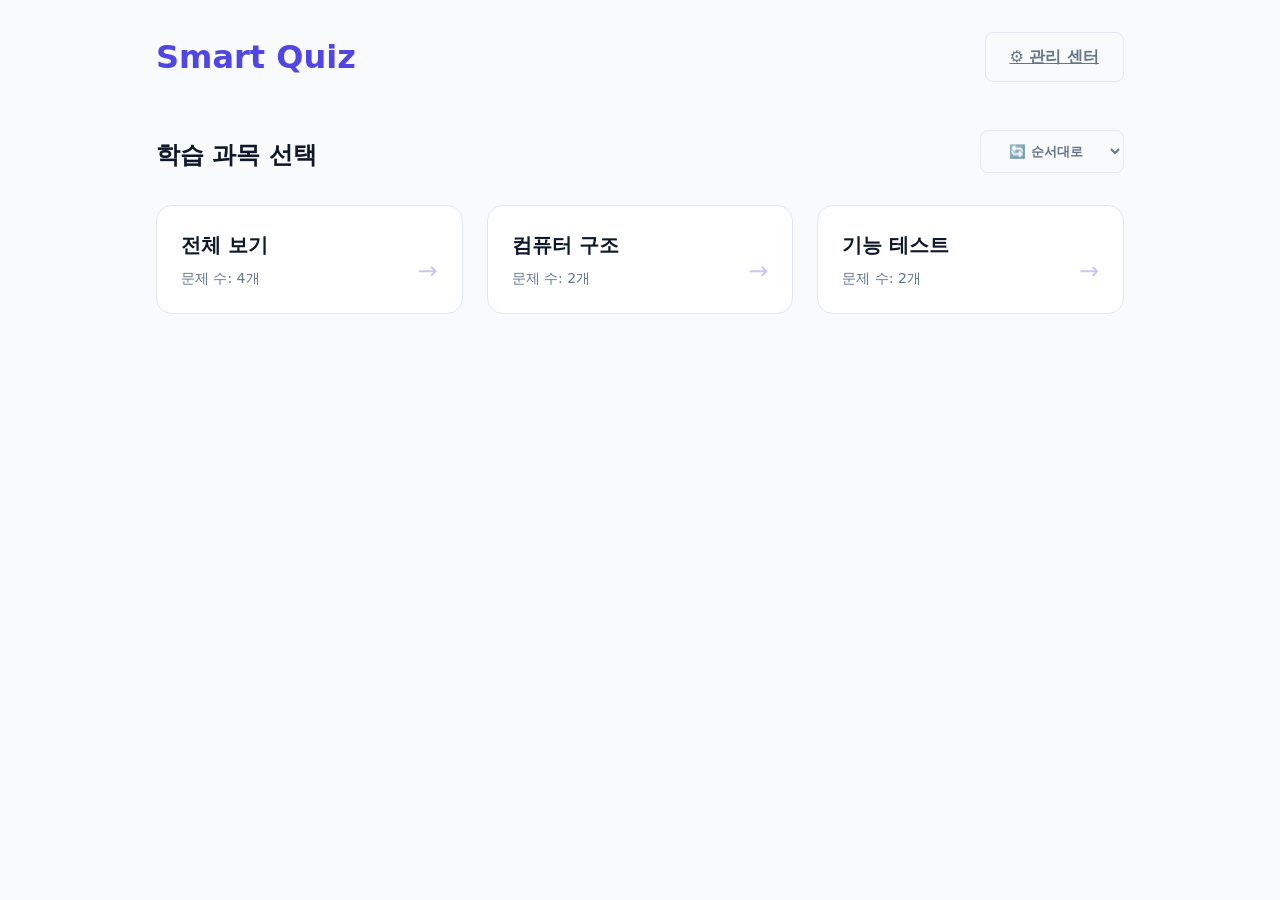
==== index.html @ fcaf7074 "웹사이트 전체 파일 추가" ====
<!DOCTYPE html>
<html lang="ko">
<head>
    <meta charset="UTF-8">
    <meta name="viewport" content="width=device-width, initial-scale=1.0">
    <title>Smart Quiz</title>
    <link rel="stylesheet" href="style.css">
</head>
<body>
    <div class="app-container">
        <header style="display: flex; justify-content: space-between; align-items: center; margin-bottom: 3rem;">
            <div>
                <h1 style="font-size: 2rem; color: var(--primary);">Smart Quiz</h1>
            </div>
            <a href="admin.html" class="btn btn-outline">⚙️ 관리 센터</a>
        </header>

        <div id="start-screen">
            <div style="display: flex; justify-content: space-between; align-items: flex-end; margin-bottom: 1.5rem;">
                <h2>학습 과목 선택</h2>
                <select id="play-mode" class="btn btn-outline">
                    <option value="sequential">🔄 순서대로</option>
                    <option value="random">🔀 랜덤</option>
                </select>
            </div>
            <div class="category-grid" id="category-list"></div>
        </div>

        <div id="quiz" style="display: none;" class="card">
            <div style="display: flex; justify-content: space-between; margin-bottom: 2rem;">
                <span id="quiz-category-badge" class="btn btn-outline">과목</span>
                <span id="quiz-progress">1 / 10</span>
            </div>
            <h2 id="question">질문 로딩 중...</h2>
            <ul id="options-list"></ul>
            <button id="submit" class="btn btn-primary" style="width: 100%;">다음으로</button>
        </div>

        <div id="result" style="display: none;" class="card">
            <h2>수고하셨습니다!</h2>
            <p id="score-text"></p>
            <div id="review-container"></div>
            <button onclick="location.reload()" class="btn btn-primary">처음으로</button>
        </div>
    </div>
    <script src="data.js"></script>
    <script src="app.js"></script>
</body>
</html>
---- style.css ----
:root {
    --primary: #4f46e5;
    --primary-hover: #4338ca;
    --secondary: #64748b;
    --bg-main: #f8fafc;
    --bg-card: #ffffff;
    --text-main: #1e293b;
    --text-muted: #64748b;
    --accent-success: #10b981;
    --accent-error: #ef4444;
    --border-color: #e2e8f0;
    --shadow: 0 4px 6px -1px rgb(0 0 0 / 0.1), 0 2px 4px -2px rgb(0 0 0 / 0.1);
    --shadow-lg: 0 10px 15px -3px rgb(0 0 0 / 0.1), 0 4px 6px -4px rgb(0 0 0 / 0.1);
}

* {
    margin: 0;
    padding: 0;
    box-sizing: border-box;
}

body {
    background-color: var(--bg-main);
    color: var(--text-main);
    font-family: 'Pretendard', -apple-system, BlinkMacSystemFont, system-ui, Roboto, sans-serif;
    line-height: 1.5;
}

/* Container */
.app-container {
    max-width: 1000px;
    margin: 2rem auto;
    padding: 0 1rem;
}

/* Card Design */
.card {
    background: var(--bg-card);
    border-radius: 1rem;
    border: 1px solid var(--border-color);
    box-shadow: var(--shadow);
    padding: 2rem;
    margin-bottom: 1.5rem;
}

/* Typography */
h1, h2, h3 {
    font-weight: 700;
    color: #0f172a;
}

/* Button System */
.btn {
    display: inline-flex;
    align-items: center;
    justify-content: center;
    padding: 0.75rem 1.5rem;
    border-radius: 0.5rem;
    font-weight: 600;
    cursor: pointer;
    transition: all 0.2s;
    border: none;
    font-family: inherit;
    gap: 0.5rem;
}

.btn-primary {
    background-color: var(--primary);
    color: white;
}

.btn-primary:hover {
    background-color: var(--primary-hover);
    transform: translateY(-1px);
}

.btn-outline {
    background: transparent;
    border: 1px solid var(--border-color);
    color: var(--secondary);
}

.btn-outline:hover {
    background: #f1f5f9;
}

/* Quiz Specific */
ul#options-list {
    list-style: none;
    margin: 1.5rem 0;
}

ul#options-list li {
    background: var(--bg-card);
    border: 1px solid var(--border-color);
    padding: 1.25rem;
    border-radius: 0.75rem;
    margin-bottom: 0.75rem;
    cursor: pointer;
    transition: all 0.2s;
    font-weight: 500;
}

ul#options-list li:hover {
    border-color: var(--primary);
    background-color: #f5f3ff;
}

ul#options-list li.selected {
    background-color: var(--primary);
    color: white;
    border-color: var(--primary);
}

/* Category Grid */
.category-grid {
    display: grid;
    grid-template-columns: repeat(auto-fill, minmax(280px, 1fr));
    gap: 1.5rem;
    margin-top: 2rem;
}

.category-card {
    background: white;
    padding: 1.5rem;
    border-radius: 1rem;
    border: 1px solid var(--border-color);
    cursor: pointer;
    transition: all 0.3s cubic-bezier(0.4, 0, 0.2, 1);
    position: relative;
    overflow: hidden;
}

.category-card:hover {
    transform: translateY(-4px);
    box-shadow: var(--shadow-lg);
    border-color: var(--primary);
}

.category-card h3 {
    margin-bottom: 0.5rem;
    font-size: 1.25rem;
}

.category-card .stats {
    font-size: 0.875rem;
    color: var(--text-muted);
}

.category-card::after {
    content: '→';
    position: absolute;
    right: 1.5rem;
    bottom: 1.5rem;
    font-size: 1.5rem;
    color: var(--primary);
    opacity: 0.3;
}

/* Result & Review */
.review-item {
    padding: 1.5rem;
    background: #f8fafc;
    border-radius: 0.75rem;
    margin-bottom: 1rem;
}

.wrong-answer { color: var(--accent-error); font-weight: 600; }
.correct-answer { color: var(--accent-success); font-weight: 600; }

/* Admin Dashboard Layout */
.admin-layout {
    display: flex;
    gap: 2rem;
    min-height: 80vh;
}

.admin-sidebar {
    width: 240px;
    flex-shrink: 0;
}

.admin-content {
    flex-grow: 1;
}

.nav-menu {
    list-style: none;
    display: flex;
    flex-direction: column;
    gap: 0.5rem;
}

.nav-item {
    padding: 0.75rem 1rem;
    border-radius: 0.5rem;
    cursor: pointer;
    font-weight: 600;
    color: var(--secondary);
    transition: all 0.2s;
}

.nav-item:hover, .nav-item.active {
    background-color: #eff6ff;
    color: var(--primary);
}

.stats-grid {
    display: grid;
    grid-template-columns: repeat(3, 1fr);
    gap: 1rem;
    margin-bottom: 2rem;
}

.stat-widget {
    background: white;
    padding: 1.5rem;
    border-radius: 0.75rem;
    border: 1px solid var(--border-color);
}

/* Short Answer Input */
.short-answer-input {
    width: 100%;
    padding: 1rem;
    border: 2px solid var(--border-color);
    border-radius: 0.75rem;
    font-size: 1.1rem;
    margin: 1.5rem 0;
    font-family: inherit;
    transition: border-color 0.2s;
}

.short-answer-input:focus {
    outline: none;
    border-color: var(--primary);
}

/* Admin Dynamic Options */
.option-input-group {
    display: flex;
    align-items: center;
    gap: 0.5rem;
    margin-bottom: 0.5rem;
}

.option-input-group input {
    margin-top: 0 !important;
}

.btn-icon {
    padding: 0.5rem;
    background: #f1f5f9;
    border-radius: 0.4rem;
    cursor: pointer;
    font-size: 0.8rem;
    border: 1px solid var(--border-color);
}

.btn-icon:hover {
    background: #e2e8f0;
}

.type-selector {
    display: flex;
    gap: 10px;
    margin-top: 0.5rem;
}

.type-btn {
    flex: 1;
    padding: 0.6rem;
    border: 1px solid var(--border-color);
    background: white;
    border-radius: 0.5rem;
    cursor: pointer;
    font-weight: 600;
}

.type-btn.active {
    background: var(--primary);
    color: white;
    border-color: var(--primary);
}
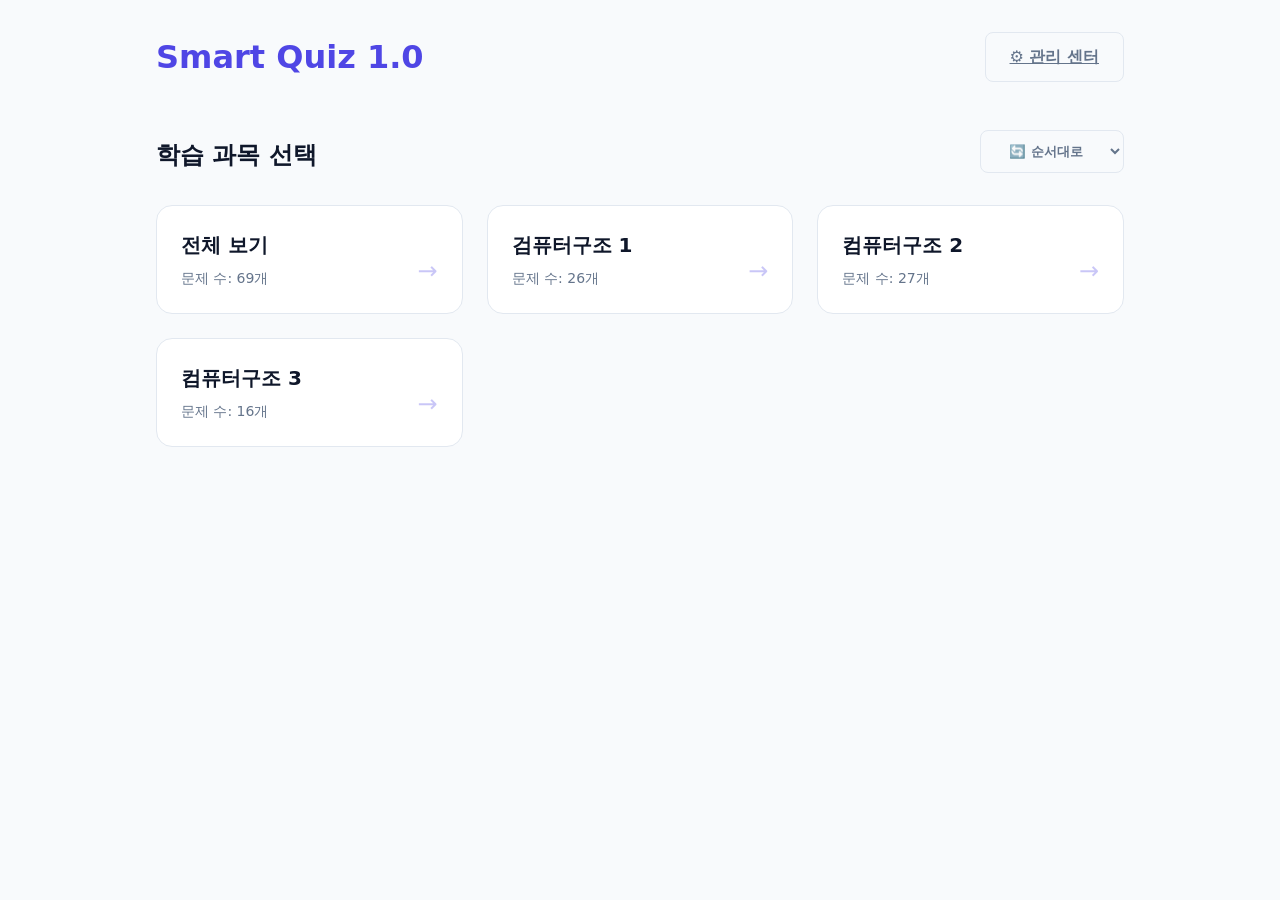
==== commit 3ff51e2a: "버그 수정 및 onoff 기능" ====
--- a/index.html
+++ b/index.html
@@ -4,19 +4,19 @@
     <meta charset="UTF-8">
     <meta name="viewport" content="width=device-width, initial-scale=1.0">
     <title>Smart Quiz</title>
-    <link rel="stylesheet" href="style.css">
+    <link rel="stylesheet" href="assets/css/style.css">
 </head>
 <body>
     <div class="app-container">
-        <header style="display: flex; justify-content: space-between; align-items: center; margin-bottom: 3rem;">
+        <header class="app-header">
             <div>
-                <h1 style="font-size: 2rem; color: var(--primary);">Smart Quiz</h1>
+                <h1>Smart Quiz 1.0</h1>
             </div>
-            <a href="admin.html" class="btn btn-outline">⚙️ 관리 센터</a>
+            <a href="assets/pages/admin.html" class="btn btn-outline">⚙️ 관리 센터</a>
         </header>
 
         <div id="start-screen">
-            <div style="display: flex; justify-content: space-between; align-items: flex-end; margin-bottom: 1.5rem;">
+            <div class="screen-header">
                 <h2>학습 과목 선택</h2>
                 <select id="play-mode" class="btn btn-outline">
                     <option value="sequential">🔄 순서대로</option>
@@ -44,6 +44,6 @@
         </div>
     </div>
     <script src="data.js"></script>
-    <script src="app.js"></script>
+    <script src="assets/js/app.js"></script>
 </body>
 </html>
--- a/assets/css/style.css
+++ b/assets/css/style.css
@@ -0,0 +1,380 @@
+:root {
+    --primary: #4f46e5;
+    --primary-hover: #4338ca;
+    --secondary: #64748b;
+    --bg-main: #f8fafc;
+    --bg-card: #ffffff;
+    --text-main: #1e293b;
+    --text-muted: #64748b;
+    --accent-success: #10b981;
+    --accent-error: #ef4444;
+    --border-color: #e2e8f0;
+    --shadow: 0 4px 6px -1px rgb(0 0 0 / 0.1), 0 2px 4px -2px rgb(0 0 0 / 0.1);
+    --shadow-lg: 0 10px 15px -3px rgb(0 0 0 / 0.1), 0 4px 6px -4px rgb(0 0 0 / 0.1);
+}
+
+* {
+    margin: 0;
+    padding: 0;
+    box-sizing: border-box;
+}
+
+body {
+    background-color: var(--bg-main);
+    color: var(--text-main);
+    font-family: 'Pretendard', -apple-system, BlinkMacSystemFont, system-ui, Roboto, sans-serif;
+    line-height: 1.5;
+}
+
+/* Container */
+.app-container {
+    max-width: 1000px;
+    margin: 2rem auto;
+    padding: 0 1rem;
+}
+
+/* Header */
+.app-header {
+    display: flex;
+    justify-content: space-between;
+    align-items: center;
+    margin-bottom: 3rem;
+}
+
+.app-header h1 {
+    font-size: 2rem;
+    color: var(--primary);
+}
+
+.screen-header {
+    display: flex;
+    justify-content: space-between;
+    align-items: flex-end;
+    margin-bottom: 1.5rem;
+}
+
+/* Card Design */
+.card {
+    background: var(--bg-card);
+    border-radius: 1rem;
+    border: 1px solid var(--border-color);
+    box-shadow: var(--shadow);
+    padding: 2rem;
+    margin-bottom: 1.5rem;
+}
+
+/* Typography */
+h1, h2, h3 {
+    font-weight: 700;
+    color: #0f172a;
+}
+
+/* Button System */
+.btn {
+    display: inline-flex;
+    align-items: center;
+    justify-content: center;
+    padding: 0.75rem 1.5rem;
+    border-radius: 0.5rem;
+    font-weight: 600;
+    cursor: pointer;
+    transition: all 0.2s;
+    border: none;
+    font-family: inherit;
+    gap: 0.5rem;
+}
+
+.btn-primary {
+    background-color: var(--primary);
+    color: white;
+}
+
+.btn-primary:hover {
+    background-color: var(--primary-hover);
+    transform: translateY(-1px);
+}
+
+.btn-outline {
+    background: transparent;
+    border: 1px solid var(--border-color);
+    color: var(--secondary);
+}
+
+.btn-outline:hover {
+    background: #f1f5f9;
+}
+
+/* Quiz Specific */
+ul#options-list {
+    list-style: none;
+    margin: 1.5rem 0;
+}
+
+ul#options-list li {
+    background: var(--bg-card);
+    border: 1px solid var(--border-color);
+    padding: 1.25rem;
+    border-radius: 0.75rem;
+    margin-bottom: 0.75rem;
+    cursor: pointer;
+    transition: all 0.2s;
+    font-weight: 500;
+}
+
+ul#options-list li:hover {
+    border-color: var(--primary);
+    background-color: #f5f3ff;
+}
+
+ul#options-list li.selected {
+    background-color: var(--primary);
+    color: white;
+    border-color: var(--primary);
+}
+
+/* Category Grid */
+.category-grid {
+    display: grid;
+    grid-template-columns: repeat(auto-fill, minmax(280px, 1fr));
+    gap: 1.5rem;
+    margin-top: 2rem;
+}
+
+.category-card {
+    background: white;
+    padding: 1.5rem;
+    border-radius: 1rem;
+    border: 1px solid var(--border-color);
+    cursor: pointer;
+    transition: all 0.3s cubic-bezier(0.4, 0, 0.2, 1);
+    position: relative;
+    overflow: hidden;
+}
+
+.category-card:hover {
+    transform: translateY(-4px);
+    box-shadow: var(--shadow-lg);
+    border-color: var(--primary);
+}
+
+.category-card h3 {
+    margin-bottom: 0.5rem;
+    font-size: 1.25rem;
+}
+
+.category-card .stats {
+    font-size: 0.875rem;
+    color: var(--text-muted);
+}
+
+.category-card::after {
+    content: '→';
+    position: absolute;
+    right: 1.5rem;
+    bottom: 1.5rem;
+    font-size: 1.5rem;
+    color: var(--primary);
+    opacity: 0.3;
+}
+
+/* Result & Review */
+.review-item {
+    padding: 1.5rem;
+    background: #f8fafc;
+    border-radius: 0.75rem;
+    margin-bottom: 1rem;
+}
+
+.wrong-answer { color: var(--accent-error); font-weight: 600; }
+.correct-answer { color: var(--accent-success); font-weight: 600; }
+
+/* Admin Dashboard Layout */
+.admin-layout {
+    display: flex;
+    gap: 2rem;
+    min-height: 80vh;
+}
+
+.admin-sidebar {
+    width: 240px;
+    flex-shrink: 0;
+    background: #fff;
+    border-radius: 1rem;
+    border: 1px solid var(--border-color);
+    padding: 1.5rem;
+    height: fit-content;
+    position: sticky;
+    top: 2rem;
+}
+
+.admin-content {
+    flex-grow: 1;
+}
+
+.nav-menu {
+    list-style: none;
+    display: flex;
+    flex-direction: column;
+    gap: 0.5rem;
+}
+
+.nav-item {
+    padding: 0.75rem 1rem;
+    border-radius: 0.5rem;
+    cursor: pointer;
+    font-weight: 600;
+    color: var(--secondary);
+    transition: all 0.2s;
+    text-decoration: none;
+    display: block;
+}
+
+.nav-item:hover, .nav-item.active {
+    background-color: #eff6ff;
+    color: var(--primary);
+}
+
+.tab-content {
+    display: none;
+}
+
+.tab-content.active {
+    display: block;
+}
+
+.stats-grid {
+    display: grid;
+    grid-template-columns: repeat(3, 1fr);
+    gap: 1rem;
+    margin-bottom: 2rem;
+}
+
+.stat-widget {
+    background: white;
+    padding: 1.5rem;
+    border-radius: 0.75rem;
+    border: 1px solid var(--border-color);
+}
+
+.stat-widget .label {
+    display: block;
+    color: var(--text-muted);
+    font-size: 0.875rem;
+    margin-bottom: 0.5rem;
+}
+
+.stat-widget .value {
+    display: block;
+    font-size: 1.5rem;
+    font-weight: 700;
+    color: var(--primary);
+}
+
+/* Form Styles */
+.form-group {
+    display: flex;
+    flex-direction: column;
+    gap: 0.5rem;
+}
+
+.form-group input, .form-group select {
+    border: 1px solid var(--border-color);
+    width: 100%;
+    padding: 0.75rem;
+    border-radius: 0.5rem;
+    font-family: inherit;
+}
+
+/* Question List Items */
+.q-card {
+    border-bottom: 1px solid var(--border-color);
+    padding: 1.5rem 0;
+    display: flex;
+    justify-content: space-between;
+    align-items: flex-start;
+}
+
+.q-card:last-child {
+    border: none;
+}
+
+/* Category Suggestions */
+.category-suggestion {
+    cursor: pointer;
+    background: #f1f5f9;
+    padding: 2px 8px;
+    border-radius: 4px;
+    font-size: 0.75rem;
+    color: var(--primary);
+    border: 1px solid var(--border-color);
+    transition: all 0.2s;
+}
+
+.category-suggestion:hover {
+    background: var(--primary);
+    color: white;
+}
+
+/* Short Answer Input */
+.short-answer-input {
+    width: 100%;
+    padding: 1rem;
+    border: 2px solid var(--border-color);
+    border-radius: 0.75rem;
+    font-size: 1.1rem;
+    margin: 1.5rem 0;
+    font-family: inherit;
+    transition: border-color 0.2s;
+}
+
+.short-answer-input:focus {
+    outline: none;
+    border-color: var(--primary);
+}
+
+/* Admin Dynamic Options */
+.option-input-group {
+    display: flex;
+    align-items: center;
+    gap: 0.5rem;
+    margin-bottom: 0.5rem;
+}
+
+.option-input-group input {
+    margin-top: 0 !important;
+}
+
+.btn-icon {
+    padding: 0.5rem;
+    background: #f1f5f9;
+    border-radius: 0.4rem;
+    cursor: pointer;
+    font-size: 0.8rem;
+    border: 1px solid var(--border-color);
+}
+
+.btn-icon:hover {
+    background: #e2e8f0;
+}
+
+.type-selector {
+    display: flex;
+    gap: 10px;
+    margin-top: 0.5rem;
+}
+
+.type-btn {
+    flex: 1;
+    padding: 0.6rem;
+    border: 1px solid var(--border-color);
+    background: white;
+    border-radius: 0.5rem;
+    cursor: pointer;
+    font-weight: 600;
+}
+
+.type-btn.active {
+    background: var(--primary);
+    color: white;
+    border-color: var(--primary);
+}
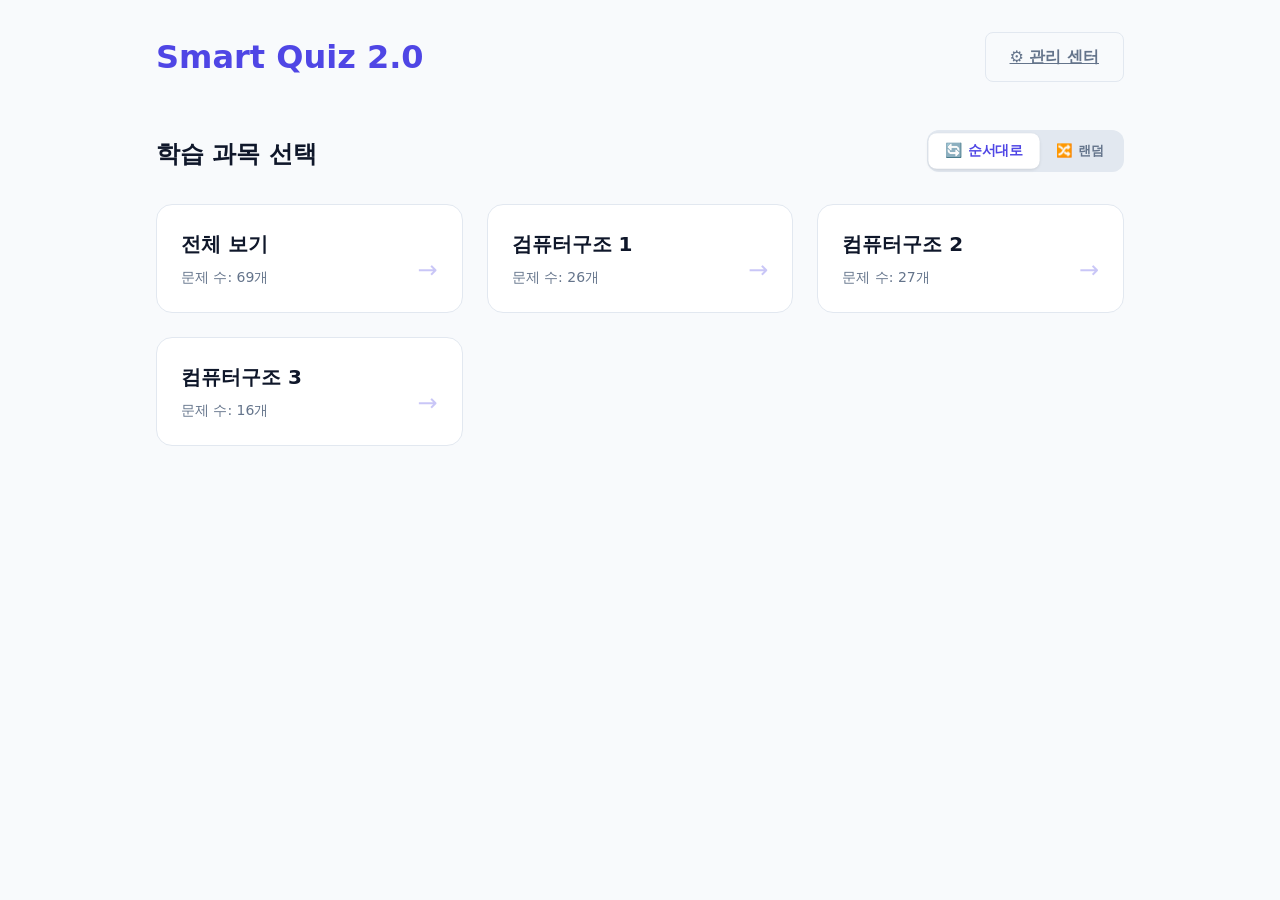
==== commit 46db4ab2: "2.0 버전 업데이트" ====
--- a/index.html
+++ b/index.html
@@ -10,18 +10,24 @@
     <div class="app-container">
         <header class="app-header">
             <div>
-                <h1>Smart Quiz 1.0</h1>
+                <h1>Smart Quiz 2.0</h1>
             </div>
             <a href="assets/pages/admin.html" class="btn btn-outline">⚙️ 관리 센터</a>
         </header>
 
+        <!-- Random Overlay -->
+        <div id="random-overlay">
+            <div class="shuffling-card">🔀</div>
+            <div class="shuffling-text">문제를 섞는 중...</div>
+        </div>
+
         <div id="start-screen">
             <div class="screen-header">
                 <h2>학습 과목 선택</h2>
-                <select id="play-mode" class="btn btn-outline">
-                    <option value="sequential">🔄 순서대로</option>
-                    <option value="random">🔀 랜덤</option>
-                </select>
+                <div class="mode-selector">
+                    <button type="button" id="mode-sequential" class="mode-btn active" onclick="setPlayMode('sequential')">🔄 순서대로</button>
+                    <button type="button" id="mode-random" class="mode-btn" onclick="setPlayMode('random')">🔀 랜덤</button>
+                </div>
             </div>
             <div class="category-grid" id="category-list"></div>
         </div>
--- a/assets/css/style.css
+++ b/assets/css/style.css
@@ -24,6 +24,7 @@
     color: var(--text-main);
     font-family: 'Pretendard', -apple-system, BlinkMacSystemFont, system-ui, Roboto, sans-serif;
     line-height: 1.5;
+    scrollbar-gutter: stable; /* 스크롤바 출현 시 화면 밀림 방지 */
 }
 
 /* Container */
@@ -177,6 +178,160 @@
     opacity: 0.3;
 }
 
+/* Animations */
+@keyframes fadeIn {
+    from { opacity: 0; transform: translateY(10px); }
+    to { opacity: 1; transform: translateY(0); }
+}
+
+@keyframes pop {
+    0% { transform: scale(1); }
+    50% { transform: scale(1.05); }
+    100% { transform: scale(1); }
+}
+
+@keyframes shake {
+    0%, 100% { transform: translateX(0); }
+    25% { transform: translateX(-5px); }
+    75% { transform: translateX(5px); }
+}
+
+@keyframes pulse-random {
+    0% { box-shadow: 0 0 0 0 rgba(79, 70, 229, 0.4); }
+    70% { box-shadow: 0 0 0 10px rgba(79, 70, 229, 0); }
+    100% { box-shadow: 0 0 0 0 rgba(79, 70, 229, 0); }
+}
+
+.fade-in {
+    animation: fadeIn 0.4s ease-out forwards;
+}
+
+.pop-animation {
+    animation: pop 0.3s ease-out;
+}
+
+.shake-animation {
+    animation: shake 0.3s ease-in-out;
+}
+
+/* Updated Quiz Styles */
+ul#options-list li {
+    background: var(--bg-card);
+    border: 1px solid var(--border-color);
+    padding: 1.25rem;
+    border-radius: 0.75rem;
+    margin-bottom: 0.75rem;
+    cursor: pointer;
+    transition: all 0.2s;
+    font-weight: 500;
+    animation: fadeIn 0.3s ease-out backwards;
+}
+
+ul#options-list li:hover {
+    border-color: var(--primary);
+    background-color: #f5f3ff;
+    transform: translateX(5px);
+}
+
+ul#options-list li.selected {
+    background-color: var(--primary);
+    color: white;
+    border-color: var(--primary);
+    transform: scale(1.02);
+}
+
+/* Random Loading Overlay */
+#random-overlay {
+    position: fixed;
+    top: 0;
+    left: 0;
+    width: 100%;
+    height: 100%;
+    background: rgba(255, 255, 255, 0.9);
+    display: none;
+    flex-direction: column;
+    align-items: center;
+    justify-content: center;
+    z-index: 1000;
+    backdrop-filter: blur(5px);
+}
+
+.shuffling-card {
+    width: 100px;
+    height: 140px;
+    background: var(--primary);
+    border-radius: 10px;
+    margin-bottom: 2rem;
+    display: flex;
+    align-items: center;
+    justify-content: center;
+    font-size: 3rem;
+    color: white;
+    box-shadow: var(--shadow-lg);
+    animation: shuffle-move 0.6s infinite alternate ease-in-out;
+}
+
+@keyframes shuffle-move {
+    from { transform: translateY(0) rotate(-10deg); }
+    to { transform: translateY(-20px) rotate(10deg); }
+}
+
+.shuffling-text {
+    font-size: 1.5rem;
+    font-weight: 700;
+    color: var(--primary);
+}
+
+/* Mode Selector Toggle */
+.mode-selector {
+    display: inline-flex;
+    background: #e2e8f0;
+    padding: 0.25rem;
+    border-radius: 0.75rem;
+    gap: 0.25rem;
+}
+
+.mode-btn {
+    padding: 0.5rem 1rem;
+    border-radius: 0.5rem;
+    border: none;
+    cursor: pointer;
+    font-weight: 600;
+    font-family: inherit;
+    transition: all 0.2s cubic-bezier(0.4, 0, 0.2, 1);
+    color: var(--secondary);
+    background: transparent;
+    display: flex;
+    align-items: center;
+    gap: 0.5rem;
+}
+
+.mode-btn.active {
+    background: white;
+    color: var(--primary);
+    box-shadow: 0 1px 3px rgba(0,0,0,0.1);
+    transform: scale(1.05);
+}
+
+/* Question Type Transitions */
+.type-content {
+    transition: all 0.3s cubic-bezier(0.4, 0, 0.2, 1);
+    opacity: 1;
+    transform: translateY(0);
+}
+
+.type-content.hidden {
+    display: none;
+    opacity: 0;
+    transform: translateY(10px);
+}
+
+.type-content.animating {
+    display: block;
+    opacity: 0;
+    transform: translateY(10px);
+}
+
 /* Result & Review */
 .review-item {
     padding: 1.5rem;
@@ -209,6 +364,7 @@
 
 .admin-content {
     flex-grow: 1;
+    min-height: 600px; /* 탭 전환 시 높이 점프 방지 */
 }
 
 .nav-menu {
@@ -236,16 +392,26 @@
 
 .tab-content {
     display: none;
+    opacity: 0;
+    transform: translateY(10px);
 }
 
 .tab-content.active {
     display: block;
+    animation: tabFadeIn 0.4s ease forwards;
+}
+
+@keyframes tabFadeIn {
+    to { 
+        opacity: 1; 
+        transform: translateY(0); 
+    }
 }
 
 .stats-grid {
     display: grid;
-    grid-template-columns: repeat(3, 1fr);
-    gap: 1rem;
+    grid-template-columns: repeat(auto-fit, minmax(200px, 1fr));
+    gap: 1.25rem;
     margin-bottom: 2rem;
 }
 
@@ -265,8 +431,8 @@
 
 .stat-widget .value {
     display: block;
-    font-size: 1.5rem;
-    font-weight: 700;
+    font-size: 2rem;
+    font-weight: 800;
     color: var(--primary);
 }
 
@@ -286,12 +452,209 @@
 }
 
 /* Question List Items */
+/* Toggle Switch Styles */
+.switch {
+    position: relative;
+    display: inline-block;
+    width: 34px;
+    height: 20px;
+    flex-shrink: 0;
+}
+
+.switch input {
+    opacity: 0;
+    width: 0;
+    height: 0;
+}
+
+.slider {
+    position: absolute;
+    cursor: pointer;
+    top: 0;
+    left: 0;
+    right: 0;
+    bottom: 0;
+    background-color: #ccc;
+    transition: background-color 0.3s cubic-bezier(0.4, 0, 0.2, 1);
+    border-radius: 20px;
+}
+
+.slider:before {
+    position: absolute;
+    content: "";
+    height: 14px;
+    width: 14px;
+    left: 3px;
+    bottom: 3px;
+    background-color: white;
+    transition: transform 0.3s cubic-bezier(0.4, 0, 0.2, 1);
+    border-radius: 50%;
+}
+
+input:checked + .slider {
+    background-color: var(--primary);
+}
+
+input:checked + .slider:before {
+    transform: translateX(14px);
+}
+
+/* Management Menu Styles */
+.manage-controls {
+    display: flex;
+    background: #f8fafc;
+    border: 1px solid var(--border-color);
+    border-radius: 0.5rem;
+    gap: 0.5rem;
+    flex-wrap: wrap;
+    
+    /* Animation Properties */
+    max-height: 0;
+    opacity: 0;
+    overflow: hidden;
+    padding: 0 0.75rem; /* Vertical padding is controlled by max-height */
+    margin-top: 0;
+    transition: max-height 0.3s ease, opacity 0.3s ease, margin-top 0.3s ease, padding 0.3s ease;
+}
+
+.manage-controls.active {
+    max-height: 200px;
+    opacity: 1;
+    margin-top: 0.5rem;
+    padding: 0.75rem;
+}
+
 .q-card {
     border-bottom: 1px solid var(--border-color);
     padding: 1.5rem 0;
     display: flex;
+    flex-direction: column;
+    transition: opacity 0.3s ease;
+}
+
+.q-main-row {
+    display: flex;
     justify-content: space-between;
-    align-items: flex-start;
+    align-items: center;
+    width: 100%;
+    gap: 1rem;
+}
+
+.q-main-row > div:first-child {
+    min-width: 0;
+    flex: 1;
+    display: flex;
+    align-items: center;
+    gap: 12px;
+}
+
+.q-main-row p {
+    word-break: keep-all;
+    overflow-wrap: break-word;
+    min-width: 0;
+}
+
+.q-main-row button {
+    flex-shrink: 0;
+}
+
+/* Action & Reorder Buttons */
+.q-actions {
+    display: flex;
+    align-items: center;
+    gap: 8px;
+    flex-shrink: 0;
+}
+
+.reorder-btns {
+    display: flex;
+    flex-direction: column;
+    gap: 2px;
+}
+
+.btn-reorder {
+    background: #f1f5f9;
+    border: 1px solid var(--border-color);
+    border-radius: 4px;
+    padding: 2px 6px;
+    font-size: 0.6rem;
+    cursor: pointer;
+    color: var(--secondary);
+    transition: all 0.2s;
+    line-height: 1;
+}
+
+.btn-reorder:hover {
+    background: var(--primary);
+    color: white;
+    border-color: var(--primary);
+}
+
+.btn-reorder:disabled {
+    opacity: 0.3;
+    cursor: not-allowed;
+}
+
+.btn-manage {
+    padding: 0.4rem 0.8rem !important;
+    font-size: 0.8rem !important;
+    white-space: nowrap;
+}
+
+/* Updated Manage Controls */
+.manage-controls {
+    justify-content: flex-end;
+    background: #f8fafc;
+    border: 1px solid var(--border-color);
+    border-radius: 0.5rem;
+    gap: 0.5rem;
+    flex-wrap: wrap;
+    ...
+}
+.category-header {
+    display: flex;
+    align-items: center;
+    justify-content: space-between;
+    margin-bottom: 0.5rem;
+    border-bottom: 2px solid var(--primary);
+    padding-bottom: 8px;
+    cursor: pointer;
+    user-select: none;
+    transition: background-color 0.2s;
+    border-radius: 0.5rem 0.5rem 0 0;
+}
+
+.category-header:hover {
+    background-color: #f1f5f9;
+}
+
+.category-title-area {
+    display: flex;
+    align-items: center;
+    gap: 10px;
+    flex: 1;
+}
+
+.category-toggle-icon {
+    font-size: 0.8rem;
+    transition: transform 0.3s cubic-bezier(0.4, 0, 0.2, 1);
+    color: var(--primary);
+}
+
+.category-toggle-icon.collapsed {
+    transform: rotate(-90deg);
+}
+
+.category-questions-container {
+    overflow: hidden;
+    max-height: 5000px; /* Large enough value */
+    transition: max-height 0.4s cubic-bezier(0.4, 0, 0.2, 1), opacity 0.3s ease;
+    opacity: 1;
+}
+
+.category-questions-container.collapsed {
+    max-height: 0;
+    opacity: 0;
 }
 
 .q-card:last-child {
@@ -377,4 +740,92 @@
     background: var(--primary);
     color: white;
     border-color: var(--primary);
+}
+
+/* Visualization Styles */
+.viz-container {
+    display: grid;
+    grid-template-columns: repeat(auto-fit, minmax(300px, 1fr));
+    gap: 1.5rem;
+    margin-bottom: 2rem;
+}
+
+.viz-card {
+    background: white;
+    padding: 1.5rem;
+    border-radius: 1rem;
+    border: 1px solid var(--border-color);
+    display: flex;
+    flex-direction: column;
+}
+
+.viz-card h4 {
+    margin-bottom: 1.25rem;
+    font-size: 1rem;
+    color: var(--text-main);
+    flex-shrink: 0;
+}
+
+.chart-container {
+    height: 280px; /* 고정 높이 */
+    overflow-y: auto;
+    padding-right: 8px;
+}
+
+/* 스크롤바 디자인 */
+.chart-container::-webkit-scrollbar {
+    width: 5px;
+}
+.chart-container::-webkit-scrollbar-track {
+    background: #f1f5f9;
+}
+.chart-container::-webkit-scrollbar-thumb {
+    background: #cbd5e1;
+    border-radius: 10px;
+}
+
+.chart-row {
+    margin-bottom: 1.25rem;
+}
+
+.chart-label {
+    display: flex;
+    justify-content: space-between;
+    font-size: 0.8rem;
+    margin-bottom: 0.4rem;
+    color: var(--text-muted);
+}
+
+.chart-bar-bg {
+    background: #f1f5f9;
+    height: 8px;
+    border-radius: 4px;
+    overflow: hidden;
+}
+
+.chart-bar-fill {
+    height: 100%;
+    background: var(--primary);
+    border-radius: 4px;
+    transition: width 0.6s cubic-bezier(0.4, 0, 0.2, 1);
+}
+
+.chart-bar-fill.warning {
+    background: var(--accent-error);
+}
+
+.chart-bar-fill.success {
+    background: var(--accent-success);
+}
+
+.stat-summary {
+    display: flex;
+    align-items: baseline;
+    gap: 0.5rem;
+}
+
+.stat-summary .large {
+    font-size: 2rem;
+    font-weight: 800;
+    color: var(--primary);
 }
